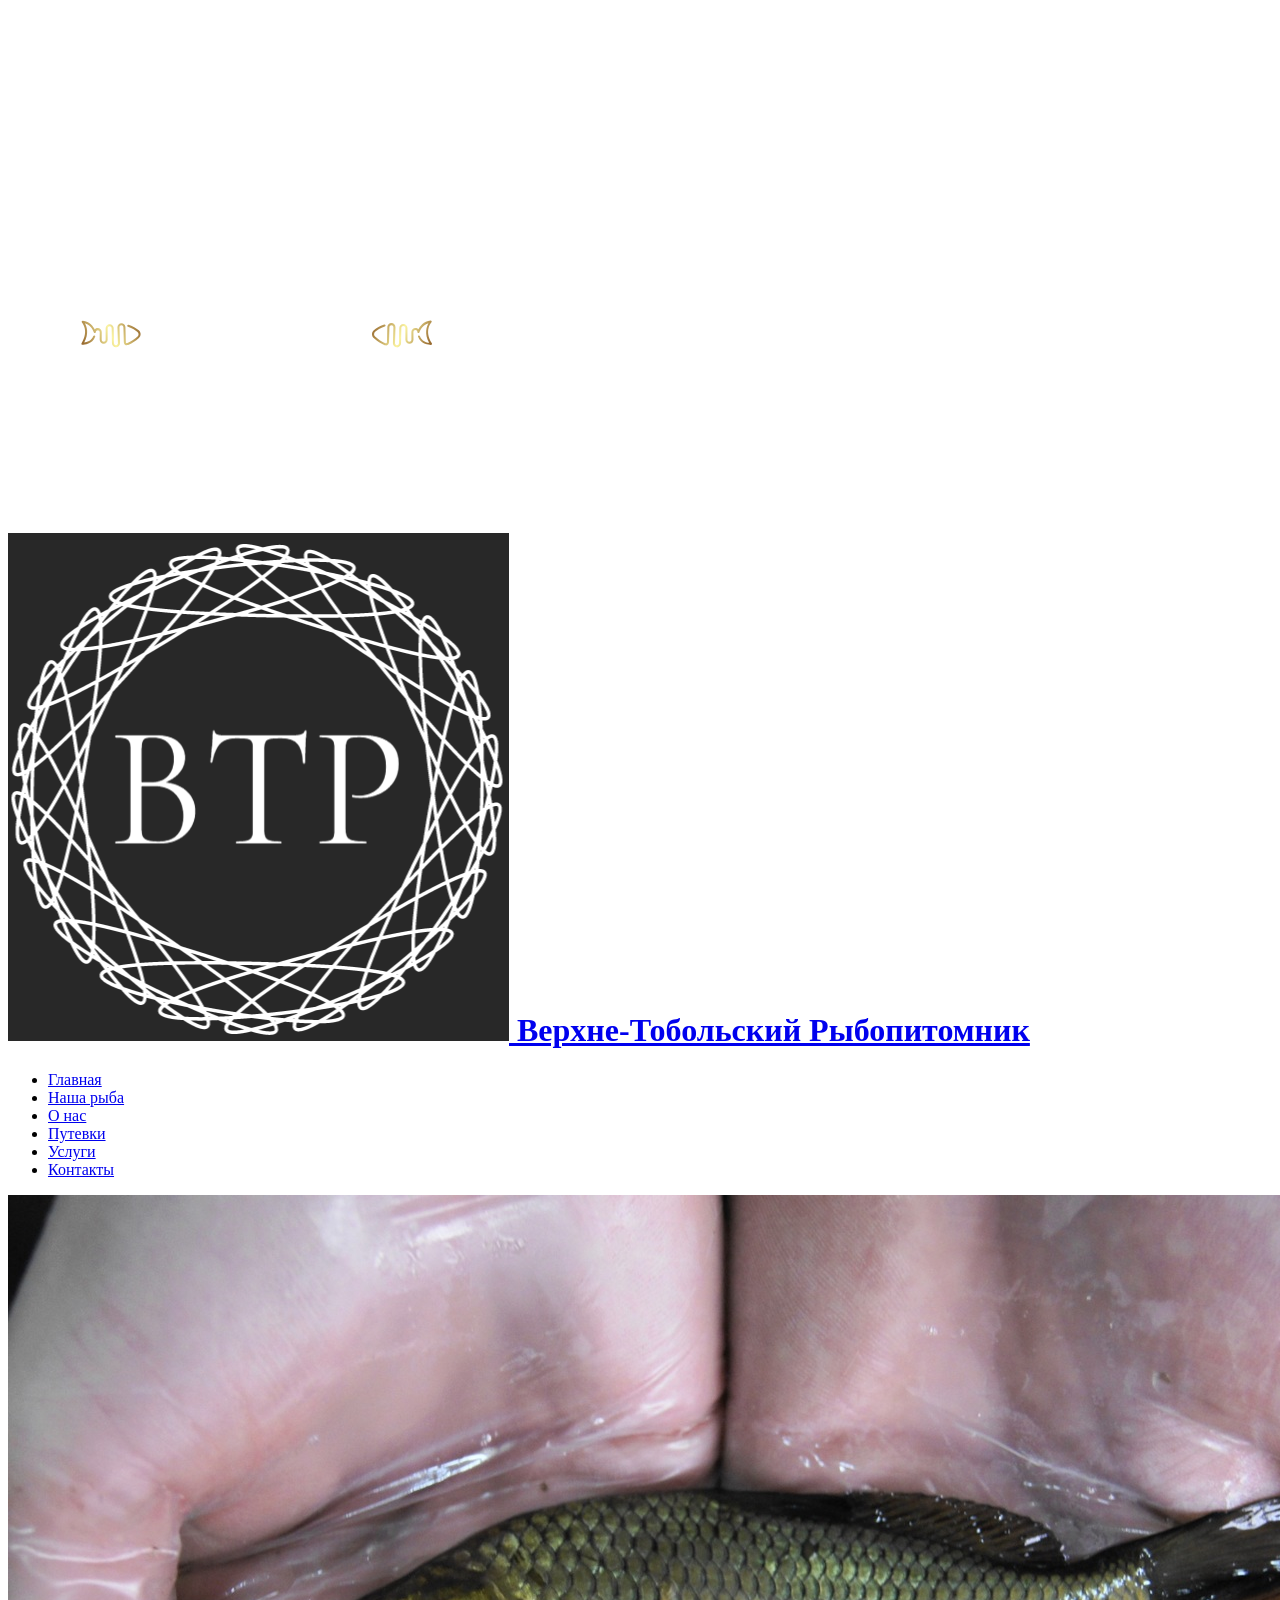
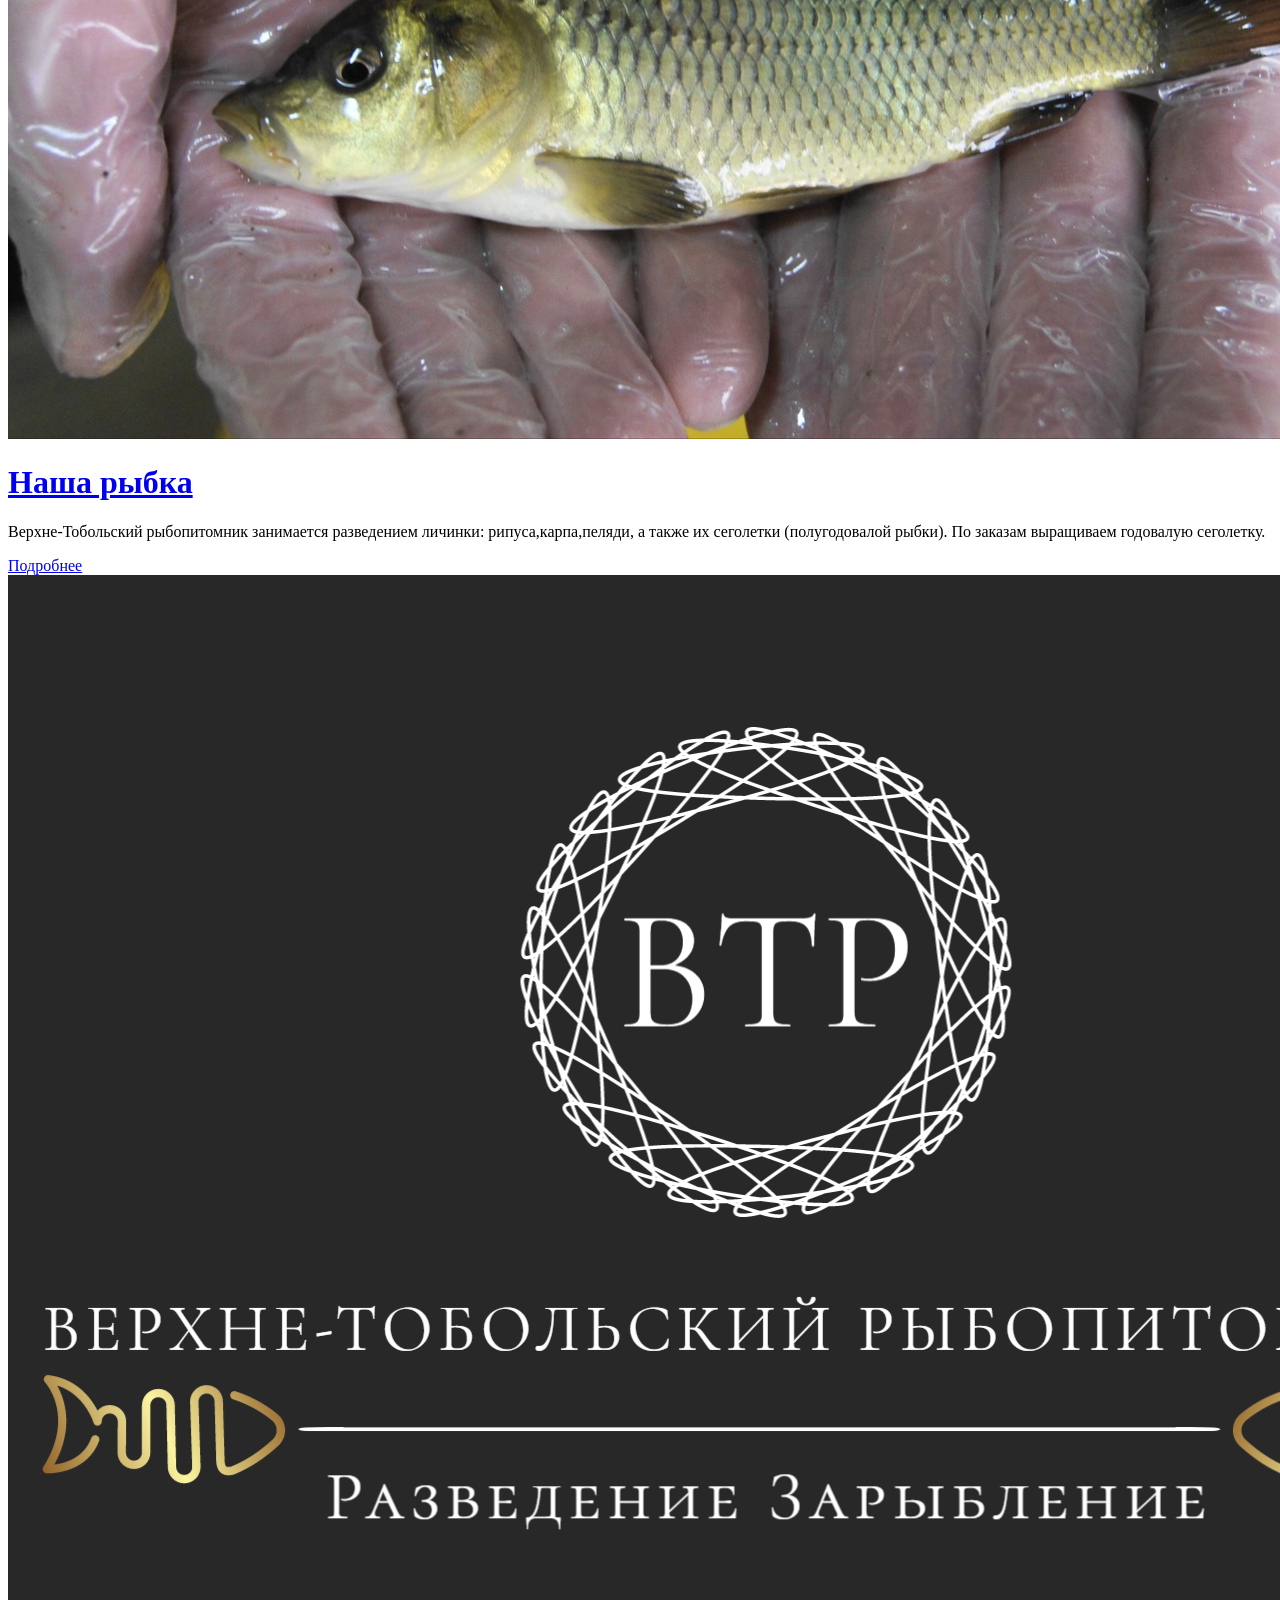
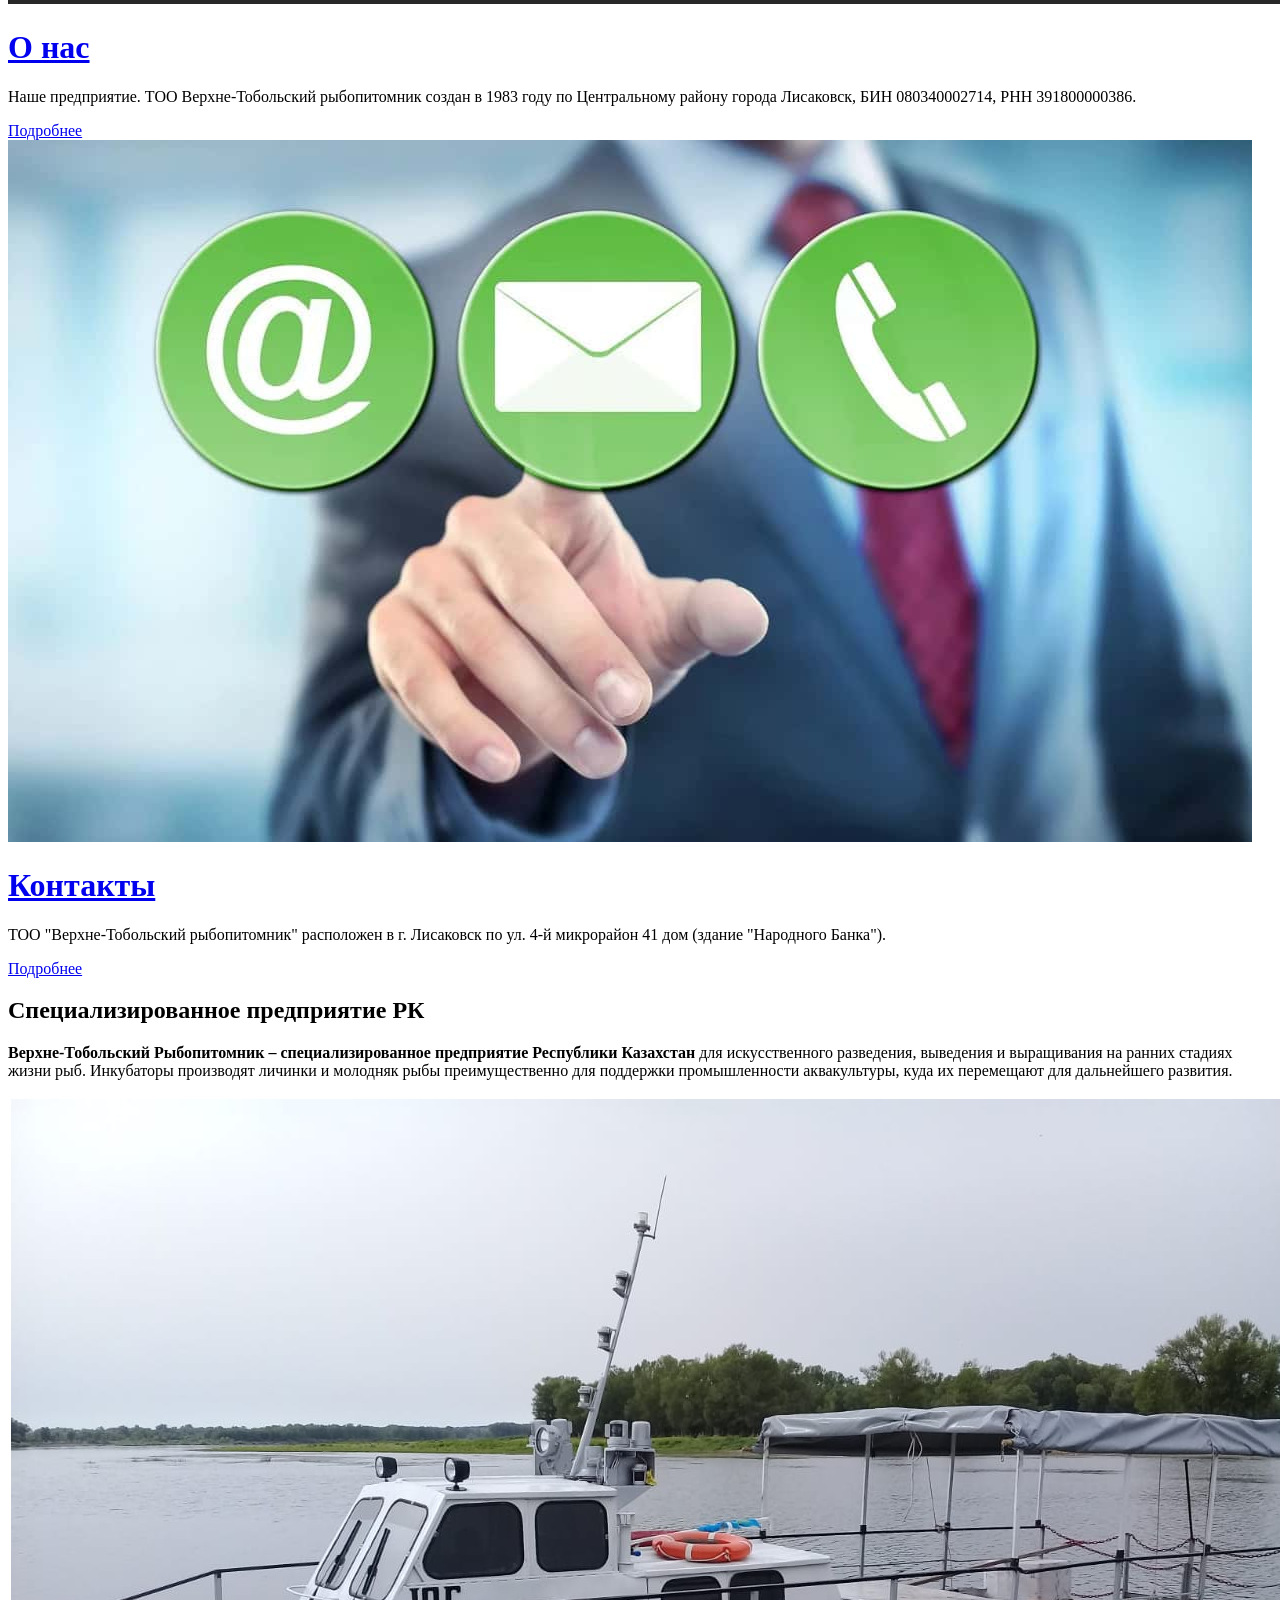
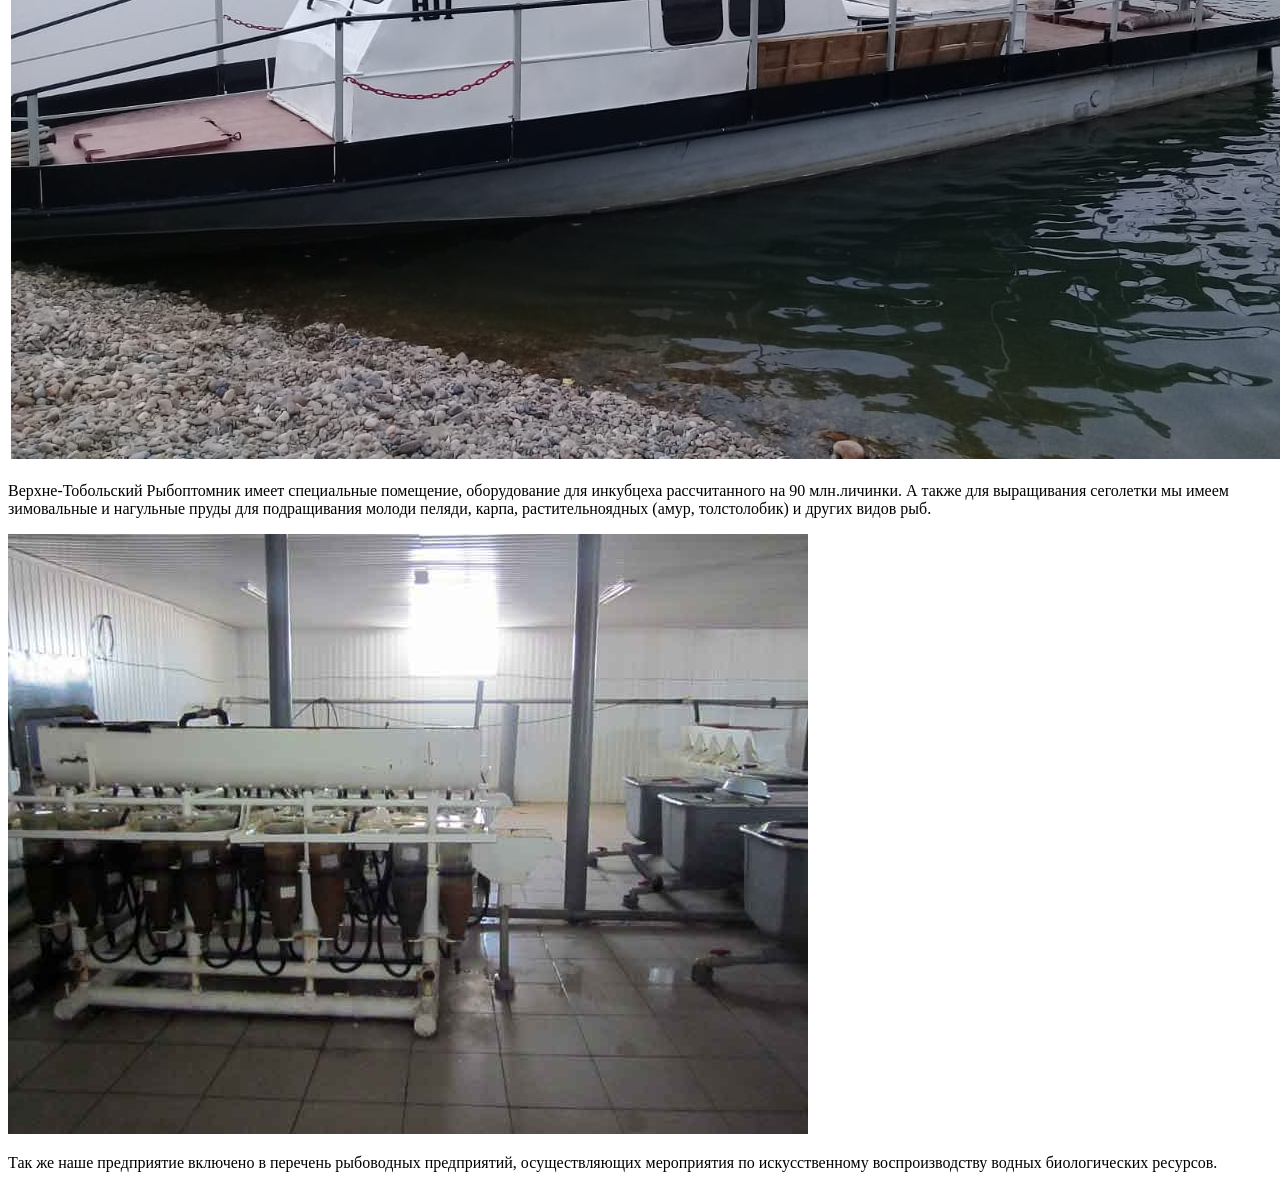
==== index.html @ 4d195290 "Add files via upload" ====
<!DOCTYPE html>
<html lang="ru">
<head>
    <meta charset="UTF-8">
    <meta http-equiv="X-UA-Compatible" content="IE=edge">
    <meta name="viewport" content="width=device-width, initial-scale=1.0">
    <title>Верхне-Тобольский Рыбопитомник РК</title>
    <link rel="icon" href="img/Logooo.png" type="image/x-icon">
    <link rel="stylesheet" href="css/bootstrap-reboot.min.css">
    <link rel="stylesheet" href="css/fonts.css">
    <link rel="stylesheet" href="css/slick.css">
    <link rel="stylesheet" href="css/style.min.css">
</head>
<body>
    <div id="parallax-bg" style="top: 0px">
        <div class="img_1232">
            <img src="img/3131739_transparent.svg" alt="">
        </div>
    </div>
    <div id="page" class="hfeed_site">
        <header id="masthead" class="header_site" role="banner">
            <div class="header__wrap clearfix">
                <div class="header__company">
                    <h1 class="header__company header__company_name">
                    <a href="index.html" title="Верхне-Тобольский Рыбопимник" rel="home">
                        <img src="img/Logooo.png" alt="logo"> Верхне-Тобольский Рыбопитомник
                    </a>  
                    </h1>
                 
                    <nav id="site-navigation" class="main_navigation" role="navigation">                       
                            <ul class="menu">
                                <li class="menu_item menu"><a href="index copy.html" class="menu_link">Главная</a></li>
                                <li class="menu_item"><a href="fish.html" class="menu_link">Наша рыба</a></li>
                                <li class="menu_item"><a href="about_us.html" class="menu_link">О нас</a></li>
                                <li class="menu_item"><a href="travel_packages.html" class="menu_link">Путевки</a></li>
                                <li class="menu_item"><a href="service.html" class="menu_link">Услуги</a></li>
                                <li class="menu_item"><a href="contact.html" class="menu_link">Контакты</a></li>
                            </ul>
                            <!-- <div class="hamburger">
                                <span></span>
                                <span></span>
                                <span></span>  -->
                    </nav>
                </div>
            </div>
        </header>
    
        <div id="content" class="contetn-site">
            <div class="container">
                <div id="featured_pages" class="clearfix">
                    <div class="tg_one_third">
                        <div class="page_text_container">
                        <img  src="img/riba-dlya-pruda-malek-dlya-zaribleniya_5c90e10e91eb4.jpeg" alt="Наша рыба">
                        <h1 class="entry-title">
                            <a title="Наша рыбка" href="fish.html">Наша рыбка</a>
                        </h1>
                        <p>Верхне-Тобольский рыбопитомник занимается разведением личинки: рипуса,карпа,пеляди, а также их сеголетки (полугодовалой рыбки).
                            По заказам выращиваем годовалую сеголетку.
                        </p>
                        <a  class="more-link" title="Наша рыбка" href="fish.html">Подробнее</a>
                        </div>
                    </div>
                    <div class="tg_one_third">
                        <div class="page_text_container">
                            <img  src="img/3131739.png" alt=" О нас">
                            <h1 class="entry-title">
                                <a title="Наша рыбка" href="about_us.html">О нас</a>
                            </h1>
                            <p>Наше предприятие. ТОО Верхне-Тобольский рыбопитомник создан в 1983 году по Центральному району города Лисаковск, БИН 080340002714, РНН 391800000386.</p>
                            <a  class="more-link" title="О нас" href="about_us.html">Подробнее</a>
                            </div>
                    </div>
                    <div class="tg_one_third">
                        <div class="page_text_container">
                            <img  src="img/contacts.jpg" alt="Контакты">
                            <h1 class="entry-title">
                                <a title="Наша рыбка" href="contact.html">Контакты</a>
                            </h1>
                            <p>ТОО "Верхне-Тобольский рыбопитомник" расположен в г. Лисаковск  по ул. 4-й микрорайон 41 дом (здание "Народного Банка").</p>
                            <a  class="more-link" title="Контакты" href="contact.html">Подробнее</a>
                            </div>
                    </div>
                </div>
               
             </div>        
        </div>
    </div>
        <div class="content_2" class="">
            <div class="container">
                <div id="primary" class="content-area">
                    <main id="main" class="site-main" role="main">

                        <article id="post-94" class="post-94 hentry">
                            <header class="entry-header">
                                <h2 class="entry-title">Специализированное предприятие РК</h2>
                            </header>
                            <div class="entry-content">
                                <p>
                                    <b>Верхне-Тобольский Рыбопитомник – специализированное предприятие Республики Казахстан</b>
                                    для искусственного разведения, выведения и выращивания на ранних стадиях жизни рыб. Инкубаторы производят личинки и молодняк рыбы преимущественно для поддержки промышленности аквакультуры, куда их перемещают для дальнейшего развития.
                                </p>
                                <table>
                                    <tbody>
                                       <tr>
                                           <td>
                                            <img class="alignleft" src="img/Ship.jfif" alt="Садик РЫБОПИОМНИК">
                                           </td>
                                           <td>
                                            <img class="alignleft" src="img/apparaty-vejsa.jfif" alt="Садик РЫБОПИОМНИК">
                                           </td>
                                       </tr> 
                                    </tbody>
                                </table>
                                <p>
                                    Верхне-Тобольский Рыбоптомник имеет специальные помещение, оборудование для инкубцеха рассчитанного на 90 млн.личинки. А также для выращивания сеголетки мы имеем зимовальные и нагульные пруды для подращивания молоди пеляди, карпа, растительноядных (амур, толстолобик) и других видов рыб.
                                </p>
                                <p>
                                    <img src="img/inkub.jpg" alt="Цех" class="aligncenter" sizes="(max-width: 900px) 100vw, 900px">
                                </p>
                                <p>
                                    Так же наше предприятие включено в перечень рыбоводных предприятий, осуществляющих мероприятия по искусственному воспроизводству водных биологических ресурсов.
                                </p>
                            </div>
                        </article>
                    </main>
                </div> 
        </div>
    </div>

   
</body>
</html>
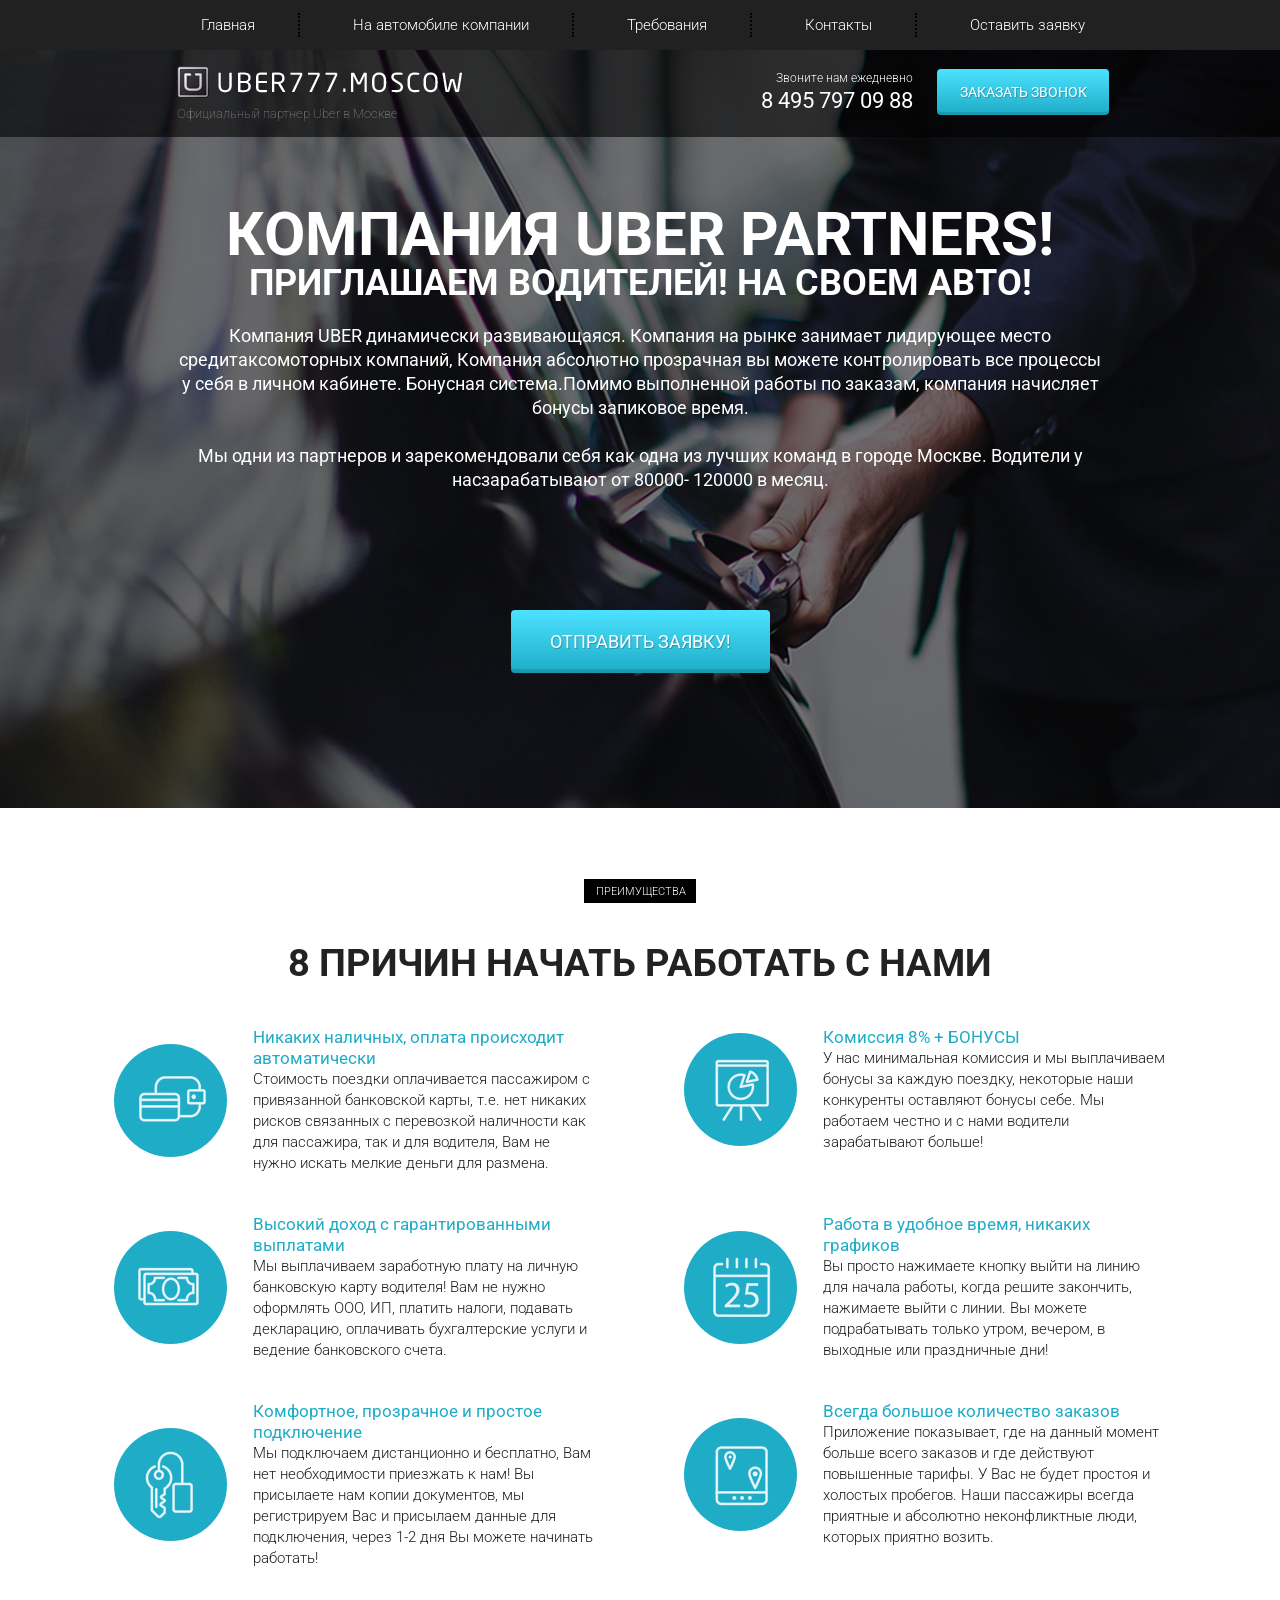
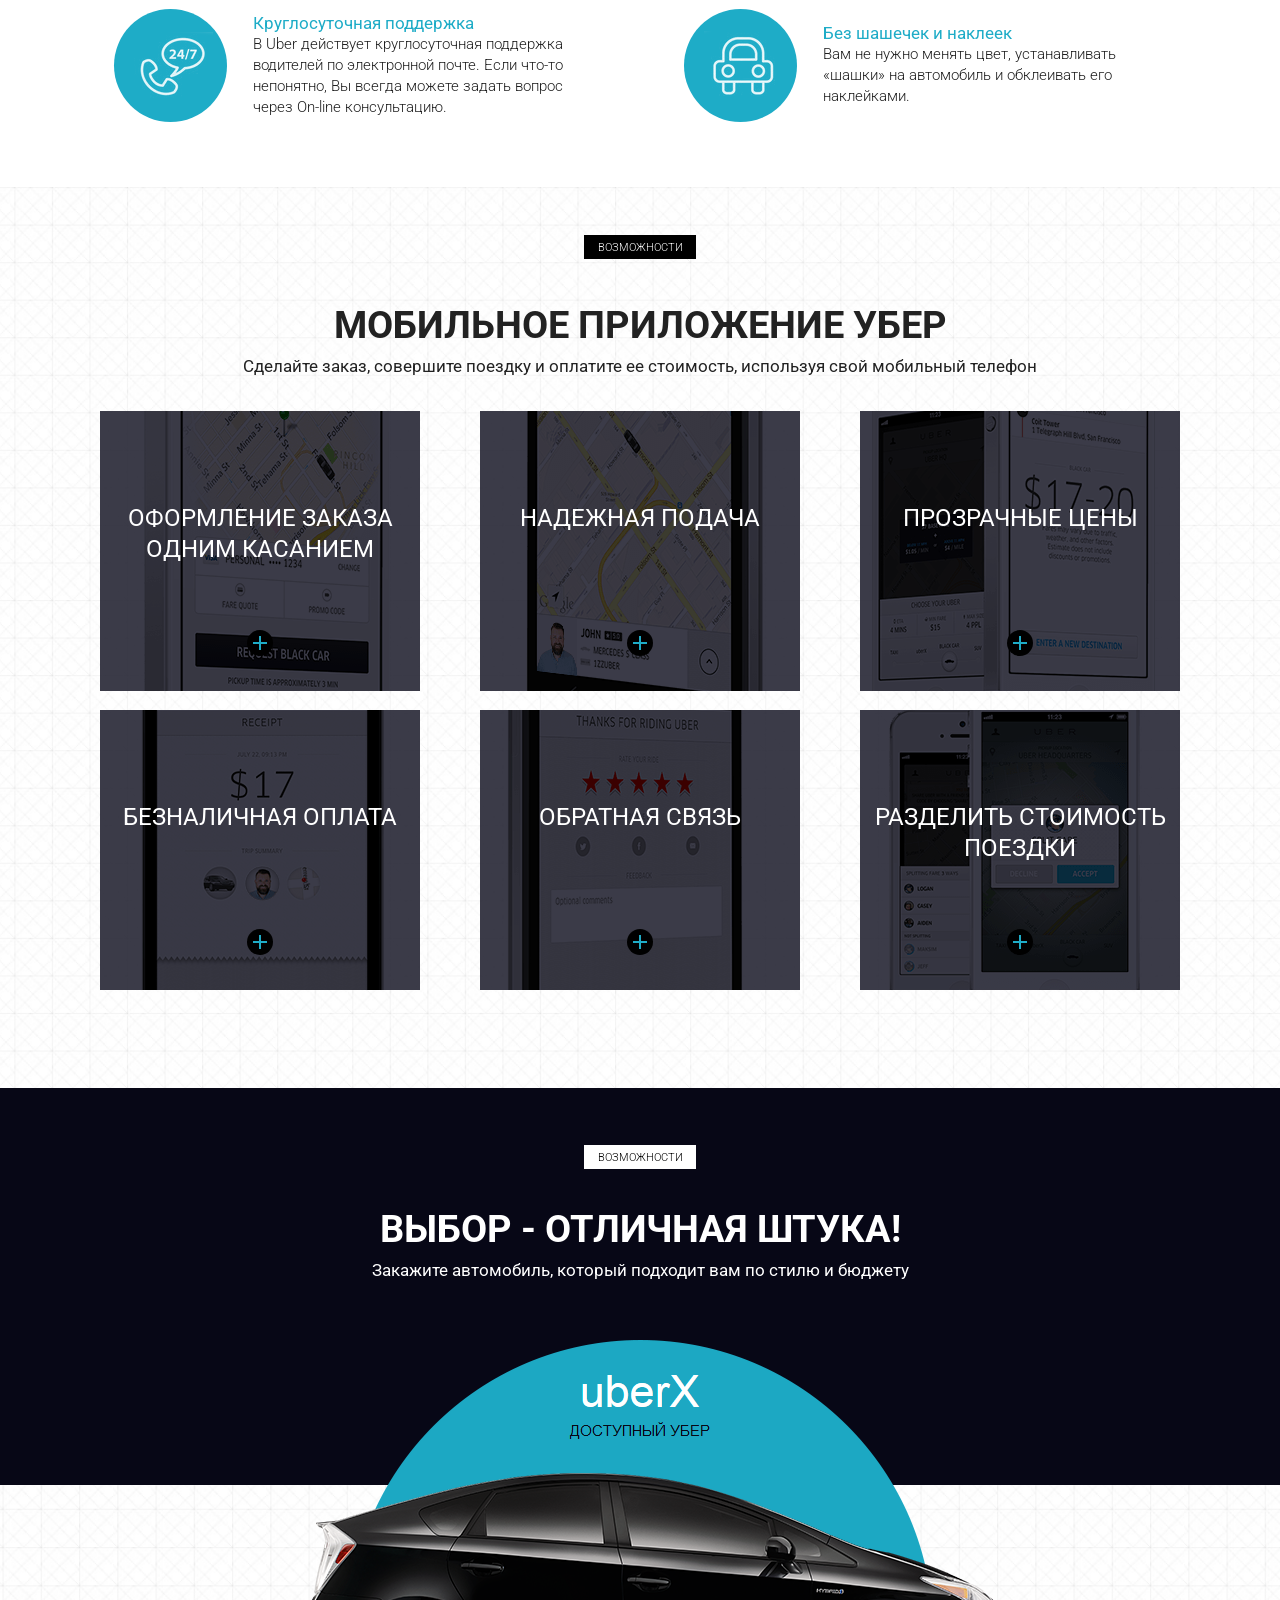
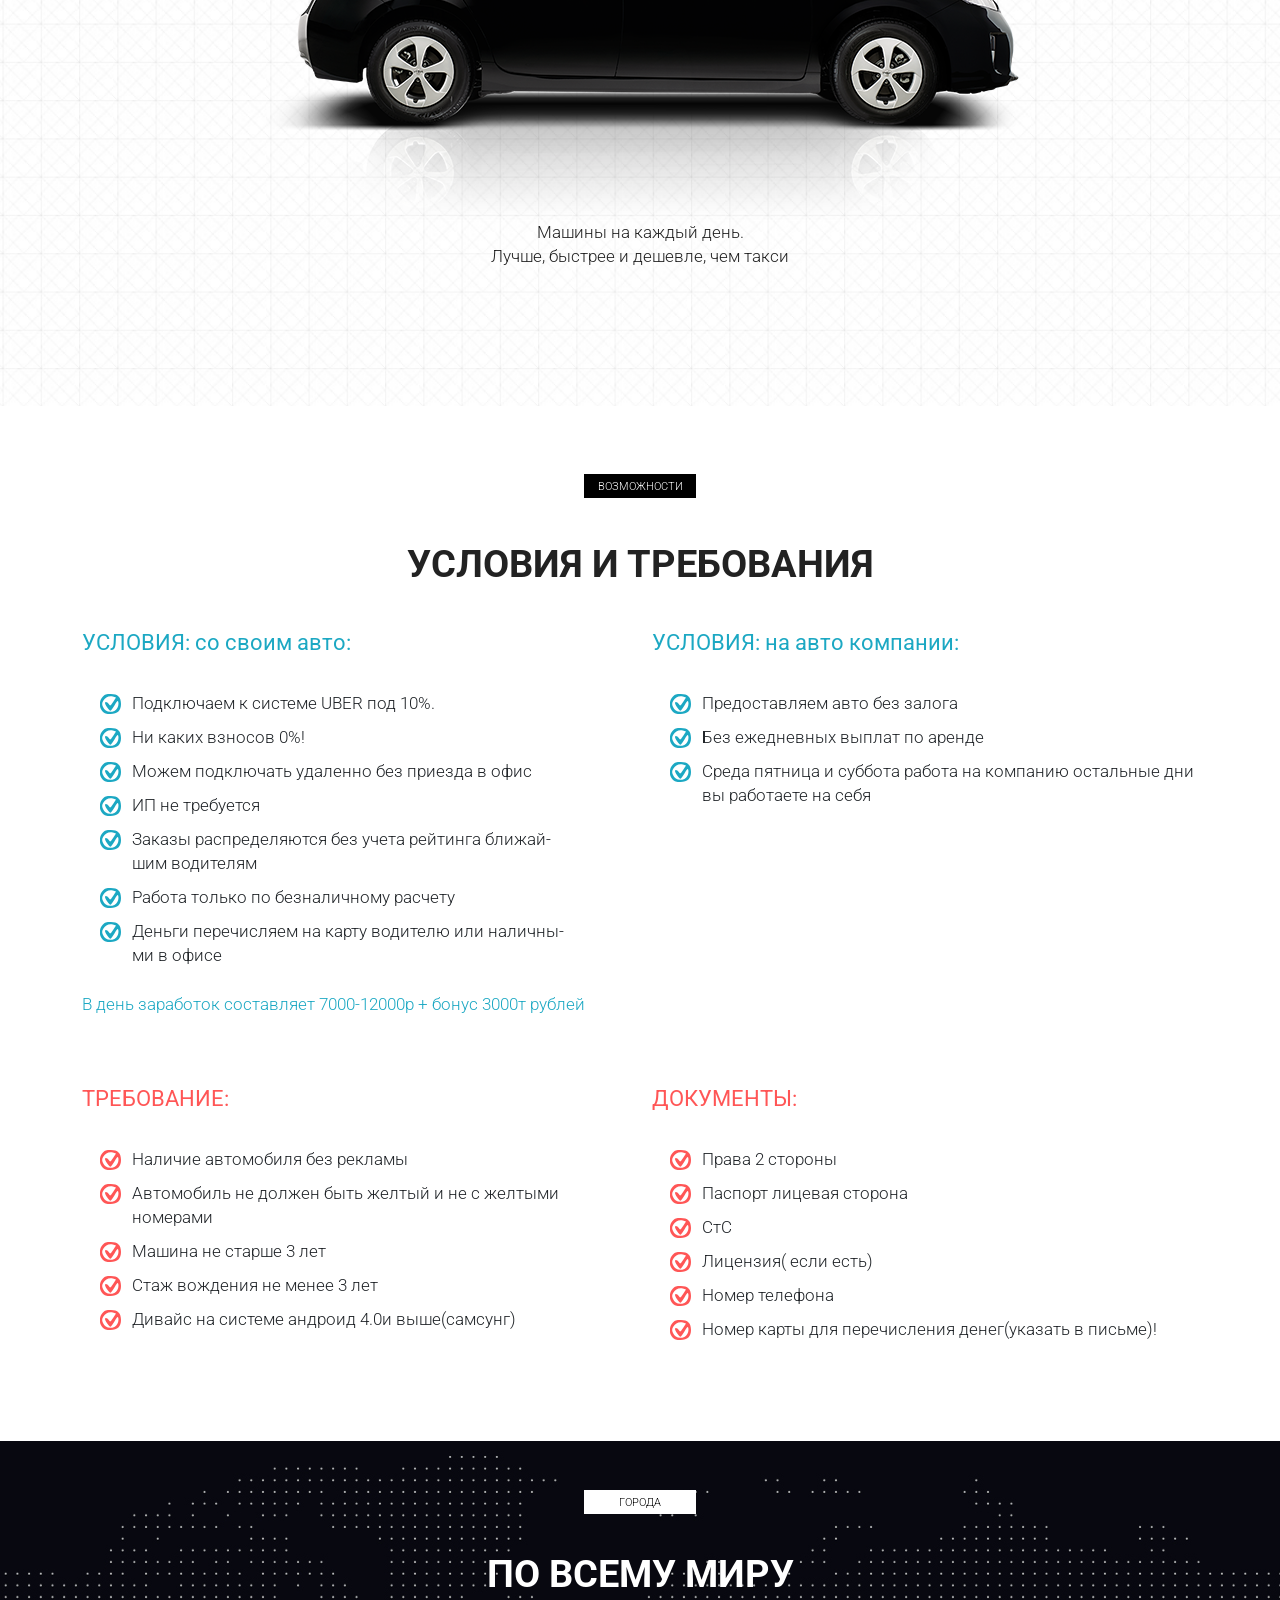
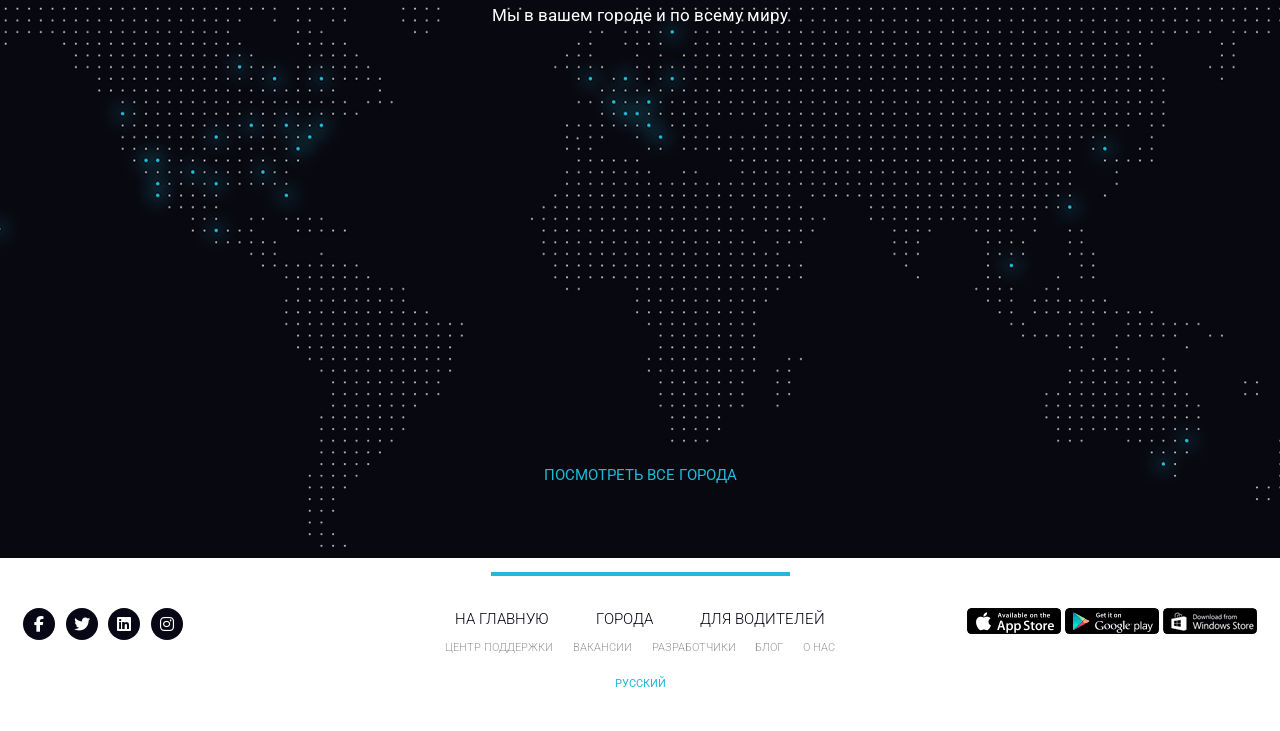
==== commit 626f0696: "Add files via upload" ====
--- a/index.html
+++ b/index.html
@@ -1,132 +1,401 @@
 <!DOCTYPE html>
-<html lang="ru">
+<html lang="en">
 <head>
     <meta charset="UTF-8">
     <meta http-equiv="X-UA-Compatible" content="IE=edge">
     <meta name="viewport" content="width=device-width, initial-scale=1.0">
-    <title>Верхне-Тобольский Рыбопитомник РК</title>
-    <link rel="icon" href="img/Logooo.png" type="image/x-icon">
+    <title>Document</title>
+    <link rel="shortcut icon" href="icons/favicon/favicon.ico" type="image/x-icon">
+    <link href="https://fonts.googleapis.com/css2?family=Roboto:wght@300;400;700&display=swap" rel="stylesheet">
+    <link rel="stylesheet" href="css/bootstrap-grid.min.css">
     <link rel="stylesheet" href="css/bootstrap-reboot.min.css">
-    <link rel="stylesheet" href="css/fonts.css">
-    <link rel="stylesheet" href="css/slick.css">
+    <link rel="stylesheet" href="https://cdnjs.cloudflare.com/ajax/libs/font-awesome/6.2.0/css/all.min.css">
     <link rel="stylesheet" href="css/style.min.css">
 </head>
 <body>
-    <div id="parallax-bg" style="top: 0px">
-        <div class="img_1232">
-            <img src="img/3131739_transparent.svg" alt="">
-        </div>
-    </div>
-    <div id="page" class="hfeed_site">
-        <header id="masthead" class="header_site" role="banner">
-            <div class="header__wrap clearfix">
-                <div class="header__company">
-                    <h1 class="header__company header__company_name">
-                    <a href="index.html" title="Верхне-Тобольский Рыбопимник" rel="home">
-                        <img src="img/Logooo.png" alt="logo"> Верхне-Тобольский Рыбопитомник
-                    </a>  
-                    </h1>
-                 
-                    <nav id="site-navigation" class="main_navigation" role="navigation">                       
-                            <ul class="menu">
-                                <li class="menu_item menu"><a href="index copy.html" class="menu_link">Главная</a></li>
-                                <li class="menu_item"><a href="fish.html" class="menu_link">Наша рыба</a></li>
-                                <li class="menu_item"><a href="about_us.html" class="menu_link">О нас</a></li>
-                                <li class="menu_item"><a href="travel_packages.html" class="menu_link">Путевки</a></li>
-                                <li class="menu_item"><a href="service.html" class="menu_link">Услуги</a></li>
-                                <li class="menu_item"><a href="contact.html" class="menu_link">Контакты</a></li>
-                            </ul>
-                            <!-- <div class="hamburger">
-                                <span></span>
-                                <span></span>
-                                <span></span>  -->
-                    </nav>
-                </div>
-            </div>
-        </header>
+    <header>
+        <nav> 
+            <div class="container">
+                <ul class="menu">
+                    <li class="menu_item"><a href="#" class="menu_link">Главная</a></li>
+                    <li class="menu_item"><a href="#require" class="menu_link">На автомобиле компании</a></li>
+                    <li class="menu_item"><a href="#require" class="menu_link">Требования</a></li>
+                    <li class="menu_item"><a href="#" class="menu_link">Контакты</a></li>
+                    <li class="menu_item"><a href="#" class="menu_link">Оставить заявку</a></li>
+                </ul>
+            </div>
+            <div class="hamburger">
+                <span></span>
+                <span></span>
+                <span></span>
+            </div>
+        </nav>
+        <div class="subheader">
+            <div class="container">
+                <div class="row">
+                    <div class="col-6 col-md-4 offset-md-1">
+                        <a href="" class="subheader_logo"><img src="icons/main-icons.png" alt="logo"></a>
+                        <div class="subheader_official">Официальный партнер Uber в Москве</div>
+                    </div>
     
-        <div id="content" class="contetn-site">
-            <div class="container">
-                <div id="featured_pages" class="clearfix">
-                    <div class="tg_one_third">
-                        <div class="page_text_container">
-                        <img  src="img/riba-dlya-pruda-malek-dlya-zaribleniya_5c90e10e91eb4.jpeg" alt="Наша рыба">
-                        <h1 class="entry-title">
-                            <a title="Наша рыбка" href="fish.html">Наша рыбка</a>
-                        </h1>
-                        <p>Верхне-Тобольский рыбопитомник занимается разведением личинки: рипуса,карпа,пеляди, а также их сеголетки (полугодовалой рыбки).
-                            По заказам выращиваем годовалую сеголетку.
-                        </p>
-                        <a  class="more-link" title="Наша рыбка" href="fish.html">Подробнее</a>
-                        </div>
-                    </div>
-                    <div class="tg_one_third">
-                        <div class="page_text_container">
-                            <img  src="img/3131739.png" alt=" О нас">
-                            <h1 class="entry-title">
-                                <a title="Наша рыбка" href="about_us.html">О нас</a>
-                            </h1>
-                            <p>Наше предприятие. ТОО Верхне-Тобольский рыбопитомник создан в 1983 году по Центральному району города Лисаковск, БИН 080340002714, РНН 391800000386.</p>
-                            <a  class="more-link" title="О нас" href="about_us.html">Подробнее</a>
-                            </div>
-                    </div>
-                    <div class="tg_one_third">
-                        <div class="page_text_container">
-                            <img  src="img/contacts.jpg" alt="Контакты">
-                            <h1 class="entry-title">
-                                <a title="Наша рыбка" href="contact.html">Контакты</a>
-                            </h1>
-                            <p>ТОО "Верхне-Тобольский рыбопитомник" расположен в г. Лисаковск  по ул. 4-й микрорайон 41 дом (здание "Народного Банка").</p>
-                            <a  class="more-link" title="Контакты" href="contact.html">Подробнее</a>
-                            </div>
-                    </div>
-                </div>
-               
-             </div>        
-        </div>
-    </div>
-        <div class="content_2" class="">
-            <div class="container">
-                <div id="primary" class="content-area">
-                    <main id="main" class="site-main" role="main">
-
-                        <article id="post-94" class="post-94 hentry">
-                            <header class="entry-header">
-                                <h2 class="entry-title">Специализированное предприятие РК</h2>
-                            </header>
-                            <div class="entry-content">
-                                <p>
-                                    <b>Верхне-Тобольский Рыбопитомник – специализированное предприятие Республики Казахстан</b>
-                                    для искусственного разведения, выведения и выращивания на ранних стадиях жизни рыб. Инкубаторы производят личинки и молодняк рыбы преимущественно для поддержки промышленности аквакультуры, куда их перемещают для дальнейшего развития.
-                                </p>
-                                <table>
-                                    <tbody>
-                                       <tr>
-                                           <td>
-                                            <img class="alignleft" src="img/Ship.jfif" alt="Садик РЫБОПИОМНИК">
-                                           </td>
-                                           <td>
-                                            <img class="alignleft" src="img/apparaty-vejsa.jfif" alt="Садик РЫБОПИОМНИК">
-                                           </td>
-                                       </tr> 
-                                    </tbody>
-                                </table>
-                                <p>
-                                    Верхне-Тобольский Рыбоптомник имеет специальные помещение, оборудование для инкубцеха рассчитанного на 90 млн.личинки. А также для выращивания сеголетки мы имеем зимовальные и нагульные пруды для подращивания молоди пеляди, карпа, растительноядных (амур, толстолобик) и других видов рыб.
-                                </p>
-                                <p>
-                                    <img src="img/inkub.jpg" alt="Цех" class="aligncenter" sizes="(max-width: 900px) 100vw, 900px">
-                                </p>
-                                <p>
-                                    Так же наше предприятие включено в перечень рыбоводных предприятий, осуществляющих мероприятия по искусственному воспроизводству водных биологических ресурсов.
-                                </p>
-                            </div>
-                        </article>
-                    </main>
+                    <div class="xs-hidden col-md-3 offset-md-1 col-xl-2 offset-xl-2">
+                        <div class="subheader_call">Звоните нам ежедневно</div>
+                        <a href="tel:84957970988" class="subheader_phone">8 495 797 09 88</a>
+                    </div>
+    
+                    <div class="col-6 col-md-3 col-lg-2">
+                        <a href="tel:84957970988" class="xs-visible subheader_phone">8 495 797 09 88</a>
+                        <button class="subheader_btn">заказать звонок</button>
+                    </div>
+                </div>
+            </div>
+        </div>
+    </header>
+
+    <section class="promo">
+        <div class="container">
+            <div class="row">
+                <div class="col-md-12 offset-md-0 col-lg-10 offset-lg-1">
+                    <h1 class="promo_header">КОМПАНИЯ UBER PARTNERS!</h1>
+                    <h2 class="promo_subheader">ПРИГЛАШАЕМ ВОДИТЕЛЕЙ! НА СВОЕМ АВТО!</h2>
+                    <div class="promo_descr">
+                        Компания UBER  динамически развивающаяся. Компания на рынке занимает лидирующее место средитаксомоторных компаний, Компания абсолютно прозрачная вы можете контролировать все процессы у себя в личном кабинете. Бонуcная система.Помимо выполненной работы по заказам, компания начисляет бонусы запиковое время. 
+                        <br><br>
+                        Мы одни из партнеров и зарекомендовали себя как одна из лучших команд в городе Москве.  Водители у насзарабатывают от 80000- 120000 в месяц.
+                    </div>
+                    <button class="promo_btn">ОТПРАВИТЬ ЗАЯВКУ!</button>
                 </div> 
-        </div>
-    </div>
-
-   
+            </div>
+
+        </div>
+    </section>
+
+    <section class="advantage">
+        <div class="container">
+            <div class="label">преимущества</div>
+            <h2 class="title">8 причин начать работать с нами</h2>
+            	<div class="row">
+                    <div class="col-md-6">
+                        <div class="advantage_item">
+                            <div class="advantage_circle">
+                                <img src="icons/wallet-ic.png" alt="wallet">
+                            </div>
+                            <div class="advantage_descr">
+                                <div class="advantage_subtitle">Никаких наличных, оплата происходит автоматически
+                                </div>
+                                <div class="advantage_text">
+                                    Стоимость поездки оплачивается пассажиром с привязанной банковской карты, т.е. нет никаких рисков связанных с перевозкой наличности как для пассажира, так и для водителя, Вам не нужно искать мелкие деньги для размена.
+                                </div>
+                            </div>
+                        </div>
+                    </div>
+                    <div class="col-md-6">
+                        <div class="advantage_item">
+                            <div class="advantage_circle">
+                                <img src="icons/desk-ic.png" alt="desk">
+                            </div>
+                            <div class="advantage_descr">
+                                <div class="advantage_subtitle">Комиссия 8% + БОНУСЫ</div>
+                                <div class="advantage_text">
+                                    У нас минимальная комиссия и мы выплачиваем бонусы за каждую поездку, некоторые наши конкуренты оставляют бонусы себе. Мы работаем честно и с нами водители зарабатывают больше!
+                                </div>
+                            </div>
+                        </div>
+                    </div>
+                    <div class="col-md-6">
+                        <div class="advantage_item">
+                            <div class="advantage_circle">
+                                <img src="icons/cash-ic.png" alt="cash">
+                            </div>
+                            <div class="advantage_descr">
+                                <div class="advantage_subtitle">Высокий доход с гарантированными
+                                    выплатами
+                                </div>
+                                <div class="advantage_text">
+                                    Мы выплачиваем заработную плату на личную банковскую карту водителя! Вам не нужно оформлять ООО, ИП, платить налоги, подавать декларацию, оплачивать бухгалтерские услуги и ведение банковского счета.
+                                </div>
+                            </div>
+                        </div>
+                    </div>
+                    <div class="col-md-6">
+                        <div class="advantage_item">
+                            <div class="advantage_circle">
+                                <img src="icons/calendar.png" alt="calendar">
+                            </div>
+                            <div class="advantage_descr">
+                                <div class="advantage_subtitle">Работа в удобное время, никаких графиков
+                                </div>
+                                <div class="advantage_text">          
+                                    Вы просто нажимаете кнопку выйти на линию для начала работы, когда решите закончить, нажимаете выйти с линии. Вы можете подрабатывать только утром, вечером, в выходные или праздничные дни! 
+                                </div>
+                            </div>
+                        </div>
+                    </div>
+                    <div class="col-md-6">
+                        <div class="advantage_item">
+                            <div class="advantage_circle">
+                                <img src="icons/key-ic.png" alt="key">
+                            </div>
+                            <div class="advantage_descr">
+                                <div class="advantage_subtitle">Комфортное, прозрачное и простое
+                                    подключение
+                                </div>
+                                <div class="advantage_text">
+                                    Мы подключаем дистанционно и бесплатно, Вам нет необходимости приезжать к нам! Вы присылаете нам копии документов, мы регистрируем Вас и присылаем данные для подключения, через 1-2 дня Вы можете начинать работать!
+                                </div>
+                            </div>
+                        </div>
+                    </div>
+                    <div class="col-md-6">
+                        <div class="advantage_item">
+                            <div class="advantage_circle">
+                                <img src="icons/map-ic.png" alt="map">
+                            </div>
+                            <div class="advantage_descr">
+                                <div class="advantage_subtitle">Всегда большое количество заказов
+                                </div>
+                                <div class="advantage_text">
+                                    Приложение показывает, где на данный момент больше всего заказов и где действуют повышенные тарифы. У Вас не будет простоя и холостых пробегов. Наши пассажиры всегда приятные и абсолютно неконфликтные люди, которых приятно возить.
+                                </div>
+                            </div>
+                        </div>
+                    </div>
+                    <div class="col-md-6">
+                        <div class="advantage_item">
+                            <div class="advantage_circle">
+                                <img src="icons/phone-ic.png" alt="phone">
+                            </div>
+                            <div class="advantage_descr">
+                                <div class="advantage_subtitle">Круглосуточная поддержка</div>
+                                <div class="advantage_text">
+                                    В Uber действует круглосуточная поддержка водителей по электронной почте. Если что-то непонятно, Вы всегда можете задать вопрос через On-line консультацию.
+                                </div>
+                            </div>
+                        </div>
+                    </div>
+                    <div class="col-md-6">
+                        <div class="advantage_item">
+                            <div class="advantage_circle">
+                                <img src="icons/car-ic.png" alt="car">
+                            </div>
+                            <div class="advantage_descr">
+                                <div class="advantage_subtitle">Без шашечек и наклеек</div>
+                                <div class="advantage_text">
+                                    Вам не нужно менять цвет, устанавливать «шашки» на автомобиль и обклеивать его наклейками.
+                                </div>
+                            </div>
+                        </div>
+                    </div>
+                </div>
+
+        </div>
+    </section>
+
+    <section class="mobile">
+        <div class="container">
+            <div class="label">Возможности</div>
+            <div class="title">мобильное приложение убер</div>
+            <div class="subtitle">Сделайте заказ, совершите поездку и оплатите ее стоимость, используя свой мобильный телефон</div>
+            <div class="row">
+                <div class="col-md-6 col-lg-4">
+                    <div class="mobile_item mobile_item_1">
+                        <div class="mobile_item_subtitle">
+                            оформление заказа одним касанием
+                        </div>
+                        <div class="mobile_item_plus"></div>
+                    </div>
+                </div>
+                <div class="col-md-6 col-lg-4">
+                    <div class="mobile_item mobile_item_2">
+                        <div class="mobile_item_subtitle">
+                            надежная подача
+                        </div>
+                        <div class="mobile_item_plus"></div>
+                    </div>
+                </div>
+                <div class="col-md-6 col-lg-4">
+                    <div class="mobile_item mobile_item_3">
+                        <div class="mobile_item_subtitle">
+                            прозрачные цены
+                        </div>
+                        <div class="mobile_item_plus"></div>
+                    </div>
+                </div>
+                <div class="col-md-6 col-lg-4">
+                    <div class="mobile_item mobile_item_4">
+                        <div class="mobile_item_subtitle">
+                            безналичная оплата
+                        </div>
+                        <div class="mobile_item_plus"></div>
+                    </div>
+                </div>
+                <div class="col-md-6 col-lg-4">
+                    <div class="mobile_item mobile_item_5">
+                        <div class="mobile_item_subtitle">
+                            обратная связь
+                        </div>
+                        <div class="mobile_item_plus"></div>
+                    </div>
+                </div>
+                <div class="col-md-6 col-lg-4">
+                    <div class="mobile_item mobile_item_6">
+                        <div class="mobile_item_subtitle">
+                            разделить стоимость поездки
+                        </div>
+                        <div class="mobile_item_plus"></div>
+                    </div>
+                </div>
+            </div>
+        </div>
+    </section>
+
+    <section class="car">
+        <div class="container">
+            <div class="black"></div>
+            <div class="label label_white">Возможности</div>
+            <div class="title title_white hidden-320">Выбор - отличная штука!</div>
+            <div class="subtitle subtitle_white hidden-320">
+                Закажите автомобиль, который подходит вам по стилю и бюджету
+            </div>
+            <img src="icons/car-bg.png" alt="car uberX" class="car_img">
+            <div class="car_descr">
+                Машины на каждый день. <br>
+                Лучше, быстрее и дешевле, чем такси
+            </div>
+
+        </div>
+    </section>
+
+    <section class="require" id="require">
+        <div class="container">
+            <div class="label">Возможности</div>
+            <div class="title">условия и требования</div>
+            <div class="row">
+                <div class="col-md-6">
+                    <div class="require_block">
+                        <div class="require_title">
+                            УСЛОВИЯ: со своим авто:
+                        </div>
+                        <ul class="require_list">
+                            <li>Подключаем к системе UBER  под 10%.</li>
+                            <li>Ни каких взносов  0%!</li>
+                            <li>Можем подключать удаленно без приезда в офис</li>
+                            <li>ИП не требуется</li>
+                            <li>Заказы распределяются без учета рейтинга ближай-<br>шим водителям</li>
+                            <li>Работа только по безналичному расчету</li>
+                            <li>Деньги перечисляем на карту водителю или наличны-<br>ми в офисе</li>
+                        </ul>
+                        <div class="require_descr">В день заработок составляет 7000-12000р + бонус 3000т рублей</div>
+                    </div>
+                </div>
+                <div class="col-md-6">
+                    <div class="require_block">
+                        <div class="require_title">
+                            УСЛОВИЯ: на авто компании:
+                        </div>
+                        <ul class="require_list">
+                            <li>Предоставляем авто без залога</li>
+                            <li>Без ежедневных выплат по аренде</li>
+                            <li>Среда пятница и суббота работа на компанию остальные дни вы работаете на себя</li>
+                        </ul>
+                    </div>
+                </div>
+                <div class="col-md-6">
+                    <div class="require_block require_block_nmb warning">
+                        <div class="require_title">
+                            ТРЕБОВАНИЕ:
+                        </div>
+                        <ul class="require_list">
+                            <li>Наличие автомобиля без рекламы</li>
+                            <li>Автомобиль не должен быть желтый и не с желтыми номерами</li>
+                            <li>Машина не старше 3 лет</li>
+                            <li>Стаж вождения не менее 3 лет</li>
+                            <li>Дивайс на системе андроид 4.0и выше(самсунг)</li>
+                        </ul>
+                    </div>
+                </div>
+                <div class="col-md-6">
+                    <div class="require_block require_block_nmb warning">
+                        <div class="require_title">
+                            ДОКУМЕНТЫ:
+                        </div>
+                        <ul class="require_list">
+                            <li>Права 2 стороны</li>
+                            <li>Паспорт лицевая сторона</li>
+                            <li>СтС</li>
+                            <li>Лицензия( если есть)</li>
+                            <li>Номер телефона</li>
+                            <li>Номер карты для перечисления денег(указать в письме)!</li>
+                        </ul>
+                    </div>
+                </div>
+            </div>
+        </div>
+    </section>
+
+    <section class="map">
+        <div class="container">
+            <div class="label label_white">города</div>
+            <div class="title title_white">По всему миру</div>
+            <div class="subtitle subtitle_white">
+                Мы в вашем городе и по всему миру
+            </div>
+            <a href="#" class="map_link">посмотреть все города</a>
+        </div>
+    </section>
+
+    <footer>
+        <div class="footer_divider"></div>
+        <div class="footer_wrapper">
+            <div>
+                <div class="footer_social">
+                    <a href="#" class="footer_social_item">
+                        <i class="fab fa-facebook-f"></i>
+                    </a>
+                    <a href="#" class="footer_social_item">
+                        <i class="fab fa-twitter"></i>
+                    </a>
+                    <a href="#" class="footer_social_item">
+                        <i class="fab fa-linkedin"></i>
+                    </a>
+                    <a href="#" class="footer_social_item">
+                        <i class="fab fa-instagram"></i>
+                    </a>
+                </div>
+            </div>
+            <div>
+                <div class="footer_links">
+                    <div class="footer_links_main">
+                        <a href="#">на главную</a>
+                        <a href="#">города</a>
+                        <a href="#">для водителей</a>
+                    </div>
+                    <div class="footer_links_sub">
+                        <a href="#">центр поддержки</a>
+                        <a href="#">вакансии</a>
+                        <a href="#">разработчики</a>
+                        <a href="#">блог</a>
+                        <a href="#">о нас</a>
+                    </div>
+                    <a href="#" class="footer_links_lang">русский</a>
+                </div>
+            </div>
+            <div>
+                <div class="footer_mobile">
+                    <a href="#">
+                        <img src="img/app_store.png" alt="App store">
+                    </a>
+                    <a href="#">
+                        <img src="img/google_play.png" alt="Google play">
+                    </a>
+                    <a href="#">
+                        <img src="img/windows_store.png" alt="Windows store">
+                    </a>
+                </div>
+            </div>
+        </div>
+    </footer>
+
+    <script src="js/script.js"></script>
 </body>
 </html>
--- a/css/style.min.css
+++ b/css/style.min.css
@@ -0,0 +1 @@
+*{font-family:"Roboto",sans-serif}a{text-decoration:none}header{position:relative;height:50px}nav{position:fixed;width:100%;height:50px;background:#212121;z-index:5}.hamburger{display:none}.menu{display:-webkit-box;display:-ms-flexbox;display:flex;-webkit-box-pack:center;-ms-flex-pack:center;justify-content:center;padding:13px 70px;margin:0;list-style-type:none}.menu_link{font-weight:300;font-size:15px;color:#fff}.menu_link:hover{text-decoration:none}.menu_item{border-right:2px dotted #000;padding:0 5%}.menu_item:last-child{border-right:none}.subheader{position:absolute;width:100%;height:87px;top:50px;background-color:rgba(0,0,0,.6)}.subheader_logo{display:block;max-width:100%;margin-top:16px}.subheader_official{margin-top:6px;font-weight:100;font-size:13px;color:#fff;opacity:.5}.subheader_call{margin-top:19px;font-weight:300;font-size:12px;text-align:right;color:#fff}.subheader_phone{margin-top:8px;font-weight:400;font-size:22px;display:block;-webkit-box-align:center;-ms-flex-align:center;align-items:center;text-align:right;text-transform:uppercase;color:#fff;line-height:12px}.subheader_btn{margin-top:19px;width:172px;height:46px;-webkit-box-shadow:inset 0 -3px 0 rgba(0,0,0,.12);box-shadow:inset 0 -3px 0 rgba(0,0,0,.12);border:none;border-radius:4px;background-image:-webkit-gradient(linear, left bottom, left top, from(#1eacc7), to(#4ce2ff));background-image:linear-gradient(to top, #1eacc7 0%, #4ce2ff 100%);font-weight:400;font-size:14px;text-transform:uppercase;color:#fff;text-shadow:1px 1px 0px rgba(0,0,0,.21)}.subheader_btn:hover{background-image:none;background-color:#1eacc7}.promo{min-height:730px;background:url("../img/First-bg.jpg") center center/cover no-repeat;padding:155px 0 135px 0}.promo_header{font-weight:700;font-size:60px;text-transform:uppercase;color:#fff;line-height:60px;text-align:center;margin:0}.promo_subheader{font-weight:700;font-size:36px;text-transform:uppercase;color:#fff;line-height:36px;text-align:center;margin-top:22px;margin:0}.promo_descr{margin-top:23px;font-weight:400;font-size:18px;line-height:24px;text-align:center;color:#fff}.promo_btn{display:block;margin:118px auto 0 auto;width:259px;height:63px;-webkit-box-shadow:inset 0 -4px 0 rgba(0,0,0,.12);box-shadow:inset 0 -4px 0 rgba(0,0,0,.12);border:none;border-radius:4px;background-image:-webkit-gradient(linear, left bottom, left top, from(#1eacc7), to(#4ce2ff));background-image:linear-gradient(to top, #1eacc7 0%, #4ce2ff 100%);font-weight:400;font-size:18px;color:#fff;text-shadow:1px 1px 0px rgba(0,0,0,.21)}.promo_btn:hover{background-image:none;background-color:#1eacc7}.label{position:relative;margin:0 auto;width:112px;height:24px;padding:5px 12px;background-color:#000;font-size:11px;font-weight:300;text-align:center;text-transform:uppercase;color:#fff;z-index:2}.label_white{background-color:#fff;color:#000}.title{position:relative;margin-top:38px;margin-bottom:0;font-size:38px;font-weight:700;text-align:center;color:#222;text-transform:uppercase;z-index:1}.title_white{color:#fff;margin-top:32px}.subtitle{position:relative;font-size:17px;font-weight:400;text-align:center;color:#222;z-index:2}.subtitle_white{color:#fff}.advantage{min-height:950px;padding:71px 0 65px 0}.advantage_item{display:-webkit-box;display:-ms-flexbox;display:flex;-webkit-box-pack:center;-ms-flex-pack:center;justify-content:center;-webkit-box-align:center;-ms-flex-align:center;align-items:center;margin-top:40px}.advantage_circle{display:-webkit-box;display:-ms-flexbox;display:flex;-webkit-box-pack:center;-ms-flex-pack:center;justify-content:center;-webkit-box-align:center;-ms-flex-align:center;align-items:center;width:113px;height:113px;background-color:#1eacc7;margin-right:26px;border-radius:100%}.advantage_descr{width:343px}.advantage_subtitle{line-height:21px;color:#1eacc7;font-size:17px;font-weight:400}.advantage_text{font-size:15px;color:#202020;font-weight:300;line-height:21px}.mobile{min-height:864px;padding:48px 0 79px 0;background:url("../img/mobile_bg.png") center center/cover no-repeat}.mobile .row{margin-top:32px}.mobile_item{position:relative;width:320px;height:280px;margin:0 auto;margin-bottom:19px;padding-top:92px}.mobile_item_1{background:url("../icons/mobile-1.png") center center/cover no-repeat}.mobile_item_2{background:url("../icons/mobile-2.png") center center/cover no-repeat}.mobile_item_3{background:url("../icons/mobile-3.png") center center/cover no-repeat}.mobile_item_4{background:url("../icons/mobile-4.png") center center/cover no-repeat}.mobile_item_5{background:url("../icons/mobile-5.png") center center/cover no-repeat}.mobile_item_6{background:url("../icons/mobile-6.png") center center/cover no-repeat}.mobile_item_subtitle{font-size:24px;font-weight:400;text-align:center;color:#fff;text-transform:uppercase;line-height:31px}.mobile_item_plus{display:-webkit-box;display:-ms-flexbox;display:flex;-webkit-box-pack:center;-ms-flex-pack:center;justify-content:center;-webkit-box-align:center;-ms-flex-align:center;align-items:center;position:absolute;bottom:35px;left:50%;-webkit-transform:translateX(-50%);transform:translateX(-50%);width:26px;height:26px;margin:0 auto;border-radius:100%;background-color:#000;cursor:pointer}.mobile_item_plus::before{content:"";display:block;width:14px;height:2px;background-color:#1eacc7}.mobile_item_plus::after{content:"";position:absolute;left:50%;-webkit-transform:translateX(-50%);transform:translateX(-50%);display:block;height:14px;width:2px;background-color:#1eacc7;-webkit-transition:.3s all;transition:.3s all}.mobile_item_plus:hover:before,.mobile_item_plus:hover:after{background-color:#ff5656}.car{position:relative;min-height:895px;background:url("../img/mobile_bg.png") center center/cover no-repeat;padding:57px 0 138px 0}.car_img{position:relative;display:block;margin:56px auto 0 auto;z-index:2}.car_descr{font-size:17px;font-weight:300;text-align:center;color:#222;line-height:24px}.car .black{position:absolute;top:0;left:0;background-color:#070716;width:100%;height:397px;z-index:1}.require{padding:68px 0 84px 0}.require_block{margin:33px 0}.require_block_nmb{margin-bottom:0px}.require_title{color:#1ca8c3;font-size:22px;font-weight:400}.require_list{list-style-type:none;padding-left:50px;margin-top:32px}.require_list li{position:relative;font-size:17px;font-weight:300;line-height:24px;margin-bottom:10px}.require_list li::before{content:"";display:block;position:absolute;left:-32px;top:3px;height:20px;width:21px;background:url("../icons/check_blue.svg") center center/cover no-repeat}.require_descr{margin-top:25px;font-size:17px;font-weight:300;line-height:24px;color:#1ca8c3}.require .warning .require_title{color:#ff5656}.require .warning .require_list li:before{background:url("../icons/check_red.svg") center center/cover no-repeat}.map{position:relative;min-height:717px;background:url("../img/map-bg.jpg") center center/cover no-repeat;padding:49px 0}.map_link{position:absolute;font-size:15px;font-weight:400;line-height:68px;left:50%;-webkit-transform:translateX(-50%);transform:translateX(-50%);bottom:49px;color:#1fbad6;text-transform:uppercase}.map_link:hover{color:#fff;text-decoration:none}footer{padding:14px 23px 39px 23px}footer a:hover{text-decoration:none}.footer_divider{width:299px;height:4px;margin:0 auto;background-color:#1fbad6}.footer_wrapper{display:-webkit-box;display:-ms-flexbox;display:flex;-webkit-box-pack:justify;-ms-flex-pack:justify;justify-content:space-between;-webkit-box-align:start;-ms-flex-align:start;align-items:flex-start;padding-top:32px}.footer_wrapper>div{width:33%}.footer_wrapper>div:nth-child(3){display:-webkit-box;display:-ms-flexbox;display:flex;-webkit-box-pack:end;-ms-flex-pack:end;justify-content:flex-end}.footer_social{width:160px;display:-webkit-box;display:-ms-flexbox;display:flex;-webkit-box-pack:justify;-ms-flex-pack:justify;justify-content:space-between}.footer_social_item{display:-webkit-box;display:-ms-flexbox;display:flex;-webkit-box-pack:center;-ms-flex-pack:center;justify-content:center;-webkit-box-align:center;-ms-flex-align:center;align-items:center;width:32px;height:32px;border-radius:100%;background-color:#070716}.footer_social_item i{color:#fff}.footer_links{width:390px;margin:0 auto}.footer_links_main{display:-webkit-box;display:-ms-flexbox;display:flex;-webkit-box-pack:justify;-ms-flex-pack:justify;justify-content:space-between;padding:0 10px}.footer_links_main a{color:#070716;font-size:15px;font-weight:300;text-transform:uppercase}.footer_links_sub{margin-top:10px;display:-webkit-box;display:-ms-flexbox;display:flex;-webkit-box-pack:justify;-ms-flex-pack:justify;justify-content:space-between}.footer_links_sub a{color:#999;font-size:11px;font-weight:300;text-transform:uppercase}.footer_links_lang{display:block;margin:0 auto;margin-top:19px;font-size:11px;font-weight:400;text-align:center;color:#1fbad6;text-transform:uppercase}.xs-visible{display:none}@media(max-width: 1400px){.menu{-webkit-box-pack:justify;-ms-flex-pack:justify;justify-content:space-between}.menu_item{padding-right:43px}}@media(max-width: 1200px){.title{margin-top:28px}.menu_item{padding-right:20px}.menu_link{font-size:13px}.promo_header{font-size:50px}.advantage_item{-webkit-box-align:start;-ms-flex-align:start;align-items:flex-start}.advantage_descr{width:300px}.mobile{padding:48px 0 60px 0}.mobile_item{width:288px}.mobile_item_subtitle{font-size:22px}.car{min-height:800px;padding:57px 0 75px 0}.require br{display:none}.map_link{bottom:24px}.footer_wrapper>div{width:50%}.footer_wrapper>div:nth-child(1){width:25%}.footer_wrapper>div:nth-child(3){width:25%;display:-webkit-box;display:-ms-flexbox;display:flex;-webkit-box-pack:end;-ms-flex-pack:end;justify-content:flex-end}.footer_mobile{display:-webkit-box;display:-ms-flexbox;display:flex}.footer_mobile a{margin:0 3px}.footer_mobile a img{width:100%}}@media(max-width: 991px){.title{font-size:28px}.menu_item{padding-right:8px}.menu_link{font-size:10px}.subheader_logo img{width:100%}.subheader_official{font-size:11px}.subheader_phone{font-size:18px}.subheader_btn{width:100%;height:40px;margin-top:21px}.promo_header{font-size:40px}.promo_subheader{font-size:30px}.advantage_item{-webkit-box-orient:vertical;-webkit-box-direction:normal;-ms-flex-direction:column;flex-direction:column;-webkit-box-align:center;-ms-flex-align:center;align-items:center}.advantage_circle{margin-right:0}.advantage_descr{margin-top:20px;width:300px}.car{min-height:760px;padding:57px 0 45px 0}.car img{width:100%}.map{min-height:650px}.footer_wrapper{-ms-flex-wrap:wrap;flex-wrap:wrap}.footer_wrapper>div{width:100%;display:-webkit-box;display:-ms-flexbox;display:flex;-webkit-box-pack:center;-ms-flex-pack:center;justify-content:center;margin-bottom:20px}.footer_wrapper>div:nth-child(1){width:100%}.footer_wrapper>div:nth-child(3){width:100%;-webkit-box-pack:center;-ms-flex-pack:center;justify-content:center;margin-bottom:0}}@media(max-width: 767px){.title{margin-top:25px;font-size:25px}.menu{position:fixed;-webkit-box-orient:vertical;-webkit-box-direction:normal;-ms-flex-direction:column;flex-direction:column;-webkit-box-pack:center;-ms-flex-pack:center;justify-content:center;-webkit-box-align:center;-ms-flex-align:center;align-items:center;top:0;left:-100%;width:50%;height:100vh;padding:20px 15px;background-color:rgba(0,0,0,.8);-webkit-transition:.6s all;transition:.6s all}.menu_active{left:0}.menu_item{padding-right:0;border:none;margin:10px}.menu_link{font-size:20px}.hamburger{display:block;position:absolute;right:10px;top:50%;-webkit-transform:translateY(-50%);transform:translateY(-50%);width:26px;height:12px}.hamburger span{display:block;height:2px;width:100%;background-color:#fff;margin-bottom:2px;-webkit-transition:.5s all;transition:.5s all}.hamburger_active span{margin-bottom:-2px}.hamburger_active span:nth-child(1){-webkit-transform:translateY(3px) rotate(-45deg);transform:translateY(3px) rotate(-45deg)}.hamburger_active span:nth-child(2){display:none}.hamburger_active span:nth-child(3){-webkit-transform:translateY(3px) rotate(45deg);transform:translateY(3px) rotate(45deg)}.xs-hidden{display:none}.xs-visible{display:block}.subheader_phone{display:block;margin-top:10px;color:#fff;font-size:16px;font-weight:400;text-transform:uppercase;text-align:center}.subheader_btn{display:block;width:200px;height:40px;margin:0 auto;margin-top:10px}.promo_header{line-height:45px}.advantage{padding:40px 0}.advantage_descr{width:350px}.advantage_subtitle{text-align:center}.advantage_text{margin-top:10px}.mobile{padding:40px 0}.car{min-height:600px;padding:40px 0}.require{padding:40px 0}.map{min-height:450px}}@media(max-width: 575px){nav{height:30px}.title{font-size:16px;margin-top:15px;line-height:16px}.subtitle{font-size:13px;margin-top:10px}header{height:30px}.subheader{top:30px;height:60px}.subheader_logo{margin-top:16px}.subheader_official{display:none}.subheader_phone{font-size:12px;font-weight:400;text-transform:uppercase;margin-top:11px}.subheader_btn{width:110px;height:22px;font-size:9px;margin-top:6px}.subheader_btn:hover{background-image:-webkit-gradient(linear, left bottom, left top, from(#1eacc7), to(#4ce2ff));background-image:linear-gradient(to top, #1eacc7 0%, #4ce2ff 100%)}.promo{min-height:400px;padding:93px 0 35px 0}.promo_descr{display:none}.promo_header{font-size:30px;padding:0 24px;line-height:35px}.promo_subheader{font-size:20px;margin-top:33px;padding:0 10px;line-height:30px}.promo_btn{width:210px;height:50px;margin-top:72px;font-size:16px}.promo_btn:hover{background-image:-webkit-gradient(linear, left bottom, left top, from(#1eacc7), to(#4ce2ff));background-image:linear-gradient(to top, #1eacc7 0%, #4ce2ff 100%)}.menu{width:85%}.menu_item{width:100%;text-align:center;padding:5px 0}.menu_link{display:block}.hamburger_active span:nth-child(1){-webkit-transform:translateY(5px) rotate(-45deg);transform:translateY(5px) rotate(-45deg)}.hamburger_active span:nth-child(3){-webkit-transform:translateY(5px) rotate(45deg);transform:translateY(5px) rotate(45deg)}.advantage{padding:22px 0 36px 0}.advantage_item{margin-top:26px}.advantage_circle{width:100px;height:100px}.advantage_descr{width:100%;margin-top:27px}.advantage_subtitle{font-size:16px}.advantage_text{margin-top:0}.mobile{padding:20px 0 40px 0}.mobile .row{margin-top:30px}.mobile_item{width:270px;height:254px;padding:81px 40px 0 40px}.mobile_subtitle{font-size:18px}.mobile_plus{bottom:28px}.mobile_plus:hover:before,.mobile_plus:hover:after{background-color:#1eacc7}.car{padding:25px 0 33px 0;min-height:390px;background:#070716}.car_img{margin-top:35px}.car_descr{margin-top:32px;color:#fff;font-size:17px;font-weight:300;line-height:24px}.car .black{display:none}.hidden-320{display:none}.require{padding:25px}.require_block{margin:30px 0 0 0}.require_title{font-size:16px}.require_list{padding-left:30px;margin-top:5px}.require_list li{font-size:14px;margin-bottom:5px;line-height:20px}.require_descr{font-size:14px;margin-top:15px}.map{min-height:360px;padding:25px 0 30px 0}.map_link{width:200px;display:block;line-height:15px;bottom:30px}.footer{padding:25px 0 20px 0}.footer_divider{width:253px;margin:0 auto}.footer_wrapper{padding-top:22px}.footer_wrapper>div{margin-bottom:20px}.footer_wrapper>div:nth-child(1){-webkit-box-ordinal-group:3;-ms-flex-order:2;order:2}.footer_wrapper>div:nth-child(2){-webkit-box-ordinal-group:2;-ms-flex-order:1;order:1}.footer_wrapper>div:nth-child(3){-webkit-box-ordinal-group:4;-ms-flex-order:3;order:3}.footer_links{width:290px}.footer_links_main{padding:0;font-size:14px}.footer_links_sub{-ms-flex-wrap:wrap;flex-wrap:wrap;-webkit-box-pack:center;-ms-flex-pack:center;justify-content:center}.footer_links_sub a{margin:0 7px}.footer_links_lang{margin-top:10px}}/*# sourceMappingURL=style.min.css.map */
